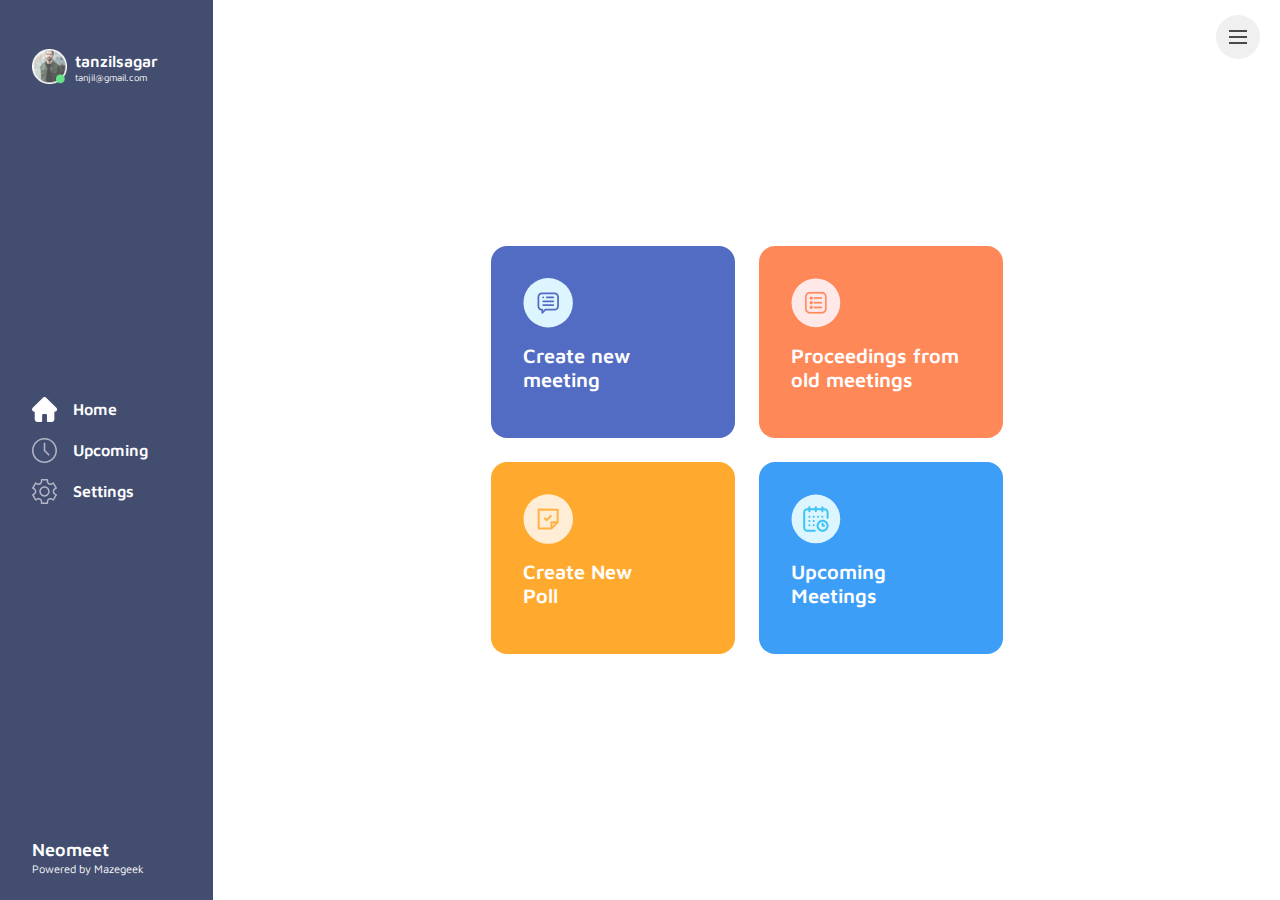
==== dashboard.html @ cc9216b7 "first commit" ====
<!DOCTYPE html>
<html lang="en">

<head>
    <meta charset="utf-8">
    <meta http-equiv="X-UA-Compatible" content="IE=edge">
    <meta name="viewport" content="width=device-width, initial-scale=1, shrink-to-fit=no">
    <meta name="description" content="">
    <meta name="author" content="Nishan">
    <title>Neomeet</title>

    <!-- Favicons-->
    <!--<link rel="shortcut icon" href="img/favicon.ico" type="image/x-icon">
    <link rel="apple-touch-icon" type="image/x-icon" href="img/apple-touch-icon-57x57-precomposed.png">
    <link rel="apple-touch-icon" type="image/x-icon" sizes="72x72" href="img/apple-touch-icon-72x72-precomposed.png">
    <link rel="apple-touch-icon" type="image/x-icon" sizes="114x114"
          href="img/apple-touch-icon-114x114-precomposed.png">
    <link rel="apple-touch-icon" type="image/x-icon" sizes="144x144"
          href="img/apple-touch-icon-144x144-precomposed.png">-->

    <!-- GOOGLE WEB FONT -->
    <link href="https://fonts.googleapis.com/css2?family=Maven+Pro:wght@400;500;600;700;800&display=swap"
          rel="stylesheet">

    <!-- BASE CSS -->
    <link href="css/bootstrap.min.css" rel="stylesheet">
    <link href="css/menu.css" rel="stylesheet">
    <link href="css/style.css" rel="stylesheet">
    <link href="css/vendors.css" rel="stylesheet">
    <link href="css/tailwind.min.css" rel="stylesheet">

    <!-- YOUR CUSTOM CSS -->
    <link href="css/custom.css" rel="stylesheet">

    <!-- MODERNIZR MENU -->
    <script src="js/modernizr.js"></script>

</head>

<body>

<div id="preloader">
    <div data-loader="circle-side"></div>
</div><!-- /Preload -->

<div id="loader_form">
    <div data-loader="circle-side-2"></div>
</div><!-- /loader_form -->

<nav>
    <ul class="cd-primary-nav">
        <li><a href="#" class="animated_link">Page 1</a></li>
        <li><a href="#" class="animated_link">Page 2</a></li>
        <li><a href="#" class="animated_link">Page 3</a></li>
        <li><a href="#" class="animated_link">About Us</a></li>
        <li><a href="#" class="animated_link">Contact Us</a></li>
    </ul>
</nav>
<!-- /menu -->

<div class="container-fluid">
    <div class="row row-height">
        <div class="col-xl-2 col-lg-2 content-left">

            <div class="content-left-wrapper d-flex align-items-center">
                <div class="user-info">
                    <div class="d-flex align-items-center ml-8 py-4">
                        <img src="img/avatar.png" class="mr-2" alt="" width="35" height="35">
                        <div class="cursor-pointer">
                            <span class="d-block text-base font-semibold leading-tight">tanzilsagar</span>
                            <span class="d-block text-xs leading-none secondary-color"><small>tanjil@gmail.com</small></span>
                        </div>
                    </div>
                </div>

                <div class="ml-8">
                    <div>
                        <div class="d-flex align-items-center pb-3">
                            <img src="img/nav/home01.svg" class="mr-3" alt="" width="25" height="25">
                            <div class="cursor-pointer">
                                <span class="d-block text-base font-semibold leading-tight">Home</span>

                            </div>
                        </div>
                        <div class="d-flex align-items-center pb-3">
                            <img src="img/nav/clock01.svg" class="mr-3" alt="" width="25" height="25">
                            <div class="cursor-pointer">
                                <span class="d-block text-base font-semibold leading-tight">Upcoming</span>

                            </div>
                        </div>
                        <div class="d-flex align-items-center">
                            <img src="img/nav/settings.svg" class="mr-3" alt="" width="25" height="25">
                            <div class="cursor-pointer">
                                <span class="d-block text-base font-semibold leading-tight">Settings</span>

                            </div>
                        </div>
                    </div>
                </div>

                <div class="copy ml-8">
                    <div class="">
                        <span class="d-block text-lg font-semibold leading-tight">Neomeet</span>
                        <span class="d-block text-sm leading-none secondary-color cursor-pointer"><small>Powered by Mazegeek</small></span>
                    </div>
                </div>
            </div>
            <!-- /content-left-wrapper -->
        </div>
        <!-- /content-left -->
        <div class="col-xl-10 col-lg-10 content-right">
            <div class="row flex-shrink-0 h-100 align-items-center">
                <div class="w-76 mx-auto">
                    <div class="grid grid-rows-2 grid-cols-2 gap-6">
                        <div class="bg-1 h-48 p-8 rounded-lg-1">
                            <img src="img/dashboard/new-meeting.svg">
                            <h2 class="font-semibold text-xl text-white mt-3">Create new meeting</h2>
                        </div>
                        <div class="bg-2 h-48 p-8 rounded-lg-1">
                            <img src="img/dashboard/old-meeting.svg">
                            <h2 class="font-semibold text-xl text-white mt-3">Proceedings from old meetings</h2>
                        </div>

                        <div class="bg-3 h-48 p-8 rounded-lg-1">
                            <img src="img/dashboard/new-poll.svg">
                            <h2 class="font-semibold text-xl text-white mt-3">Create New <br/> Poll</h2>
                        </div>
                        <div class="bg-4 h-48 p-8 rounded-lg-1">
                            <img src="img/dashboard/upcoming-meetings.svg">
                            <h2 class="font-semibold text-xl text-white mt-3">Upcoming Meetings</h2>
                        </div>
                    </div>
                </div>
            </div>
        </div>
        <!-- /content-right-->
    </div>
    <!-- /row-->
</div>
<!-- /container-fluid -->

<div class="cd-overlay-nav">
    <span></span>
</div>
<!-- /cd-overlay-nav -->

<div class="cd-overlay-content">
    <span></span>
</div>
<!-- /cd-overlay-content -->

<a href="#0" class="cd-nav-trigger">Menu<span class="cd-icon"></span></a>
<!-- /menu button -->


<!-- COMMON SCRIPTS -->
<script src="js/jquery-3.2.1.min.js"></script>
<script src="js/common_scripts.min.js"></script>
<script src="js/velocity.min.js"></script>
<script src="js/common_functions.js"></script>
<script src="js/file-validator.js"></script>
<script src="js/tagify.min.js"></script>
<!-- Wizard script-->
<script src="js/func_2.js"></script>

</body>
</html>
---- css/menu.css ----
/* -------------------------------- 
Primary style
-------------------------------- */
*, *::after, *::before {
  -webkit-box-sizing: border-box;
  -moz-box-sizing: border-box;
  box-sizing: border-box;
}

.cd-icon::after, .cd-icon::before {
  content: '';
}

/* -------------------------------- 
Main components 
-------------------------------- */
.cd-nav-trigger {
  position: absolute;
  display: inline-block;
}

.cd-nav-trigger {
  top: 15px;
  right: 20px;
  height: 44px;
  width: 44px;
  z-index: 5;
  /* image replacement */
  overflow: hidden;
  text-indent: 100%;
  white-space: nowrap;
}
@media (max-width: 991px) {
  .cd-nav-trigger {
    top: 10px;
    right: 15px;
  }
}

.cd-nav-trigger .cd-icon {
  /* icon created in CSS */
  position: absolute;
  left: 50%;
  top: 50%;
  bottom: auto;
  right: auto;
  -webkit-transform: translateX(-50%) translateY(-50%);
  -moz-transform: translateX(-50%) translateY(-50%);
  -ms-transform: translateX(-50%) translateY(-50%);
  -o-transform: translateX(-50%) translateY(-50%);
  transform: translateX(-50%) translateY(-50%);
  display: inline-block;
  width: 18px;
  height: 2px;
  background-color: #222;
  z-index: 10;
}

.cd-nav-trigger .cd-icon::before, .cd-nav-trigger .cd-icon:after {
  /* upper and lower lines of the menu icon */
  position: absolute;
  top: 0;
  right: 0;
  width: 100%;
  height: 100%;
  background-color: #222;
  /* Force Hardware Acceleration in WebKit */
  -webkit-transform: translateZ(0);
  -moz-transform: translateZ(0);
  -ms-transform: translateZ(0);
  -o-transform: translateZ(0);
  transform: translateZ(0);
  -webkit-backface-visibility: hidden;
  backface-visibility: hidden;
  /* apply transition to transform property */
  -webkit-transition: -webkit-transform .3s;
  -moz-transition: -moz-transform .3s;
  transition: transform .3s;
}

.cd-nav-trigger .cd-icon::before {
  -webkit-transform: translateY(-6px) rotate(0deg);
  -moz-transform: translateY(-6px) rotate(0deg);
  -ms-transform: translateY(-6px) rotate(0deg);
  -o-transform: translateY(-6px) rotate(0deg);
  transform: translateY(-6px) rotate(0deg);
}

.cd-nav-trigger .cd-icon::after {
  -webkit-transform: translateY(6px) rotate(0deg);
  -moz-transform: translateY(6px) rotate(0deg);
  -ms-transform: translateY(6px) rotate(0deg);
  -o-transform: translateY(6px) rotate(0deg);
  transform: translateY(6px) rotate(0deg);
}

.cd-nav-trigger::before, .cd-nav-trigger::after {
  /* 2 rounded colored backgrounds for the menu icon */
  position: absolute;
  top: 0;
  left: 0;

  height: 100%;
  width: 100%;
  /* Force Hardware Acceleration in WebKit */
  -webkit-transform: translateZ(0);
  -moz-transform: translateZ(0);
  -ms-transform: translateZ(0);
  -o-transform: translateZ(0);
  transform: translateZ(0);
  -webkit-backface-visibility: hidden;
  backface-visibility: hidden;
  -webkit-transition-property: -webkit-transform;
  -moz-transition-property: -moz-transform;
  transition-property: transform;
}

.cd-nav-trigger {
  background-color: #ededed;
  -webkit-transform: scale(1);
  -moz-transform: scale(1);
  -ms-transform: scale(1);
  -o-transform: scale(1);
  transform: scale(1);
  -webkit-transition-duration: 0.3s;
  -moz-transition-duration: 0.3s;
  transition-duration: 0.3s;
  -webkit-transition-delay: 0.4s;
  -moz-transition-delay: 0.4s;
  transition-delay: 0.4s;
  border-radius: 50%;
}
@media (max-width: 991px) {
  .cd-nav-trigger::before {
    background-color: #fff;
  }
}

@media (max-width: 991px) {
  header .cd-nav-trigger::before {
    background-color: #ededed;
  }
}

.cd-nav-trigger::after {
  background-color: #ededed;
  -webkit-transform: scale(0);
  -moz-transform: scale(0);
  -ms-transform: scale(0);
  -o-transform: scale(0);
  transform: scale(0);
  -webkit-transition-duration: 0s;
  -moz-transition-duration: 0s;
  transition-duration: 0s;
  -webkit-transition-delay: 0s;
  -moz-transition-delay: 0s;
  transition-delay: 0s;
}

.cd-nav-trigger.close-nav::before {
  /* user clicks on the .cd-nav-trigger element - 1st rounded background disappears */
  -webkit-transform: scale(0);
  -moz-transform: scale(0);
  -ms-transform: scale(0);
  -o-transform: scale(0);
  transform: scale(0);
}

.cd-nav-trigger.close-nav::after {
  /* user clicks on the .cd-nav-trigger element - 2nd rounded background appears */
  -webkit-transform: scale(1);
  -moz-transform: scale(1);
  -ms-transform: scale(1);
  -o-transform: scale(1);
  transform: scale(1);
  -webkit-transition-duration: 0.3s;
  -moz-transition-duration: 0.3s;
  transition-duration: 0.3s;
  -webkit-transition-delay: 0.4s;
  -moz-transition-delay: 0.4s;
  transition-delay: 0.4s;
}

.cd-nav-trigger.close-nav .cd-icon {
  /* user clicks on the .cd-nav-trigger element - transform the icon */
  background-color: transparent;
}

.cd-nav-trigger.close-nav .cd-icon::before, .cd-nav-trigger.close-nav .cd-icon::after {
  background-color: #222;
}

.cd-nav-trigger.close-nav .cd-icon::before {
  -webkit-transform: translateY(0) rotate(45deg);
  -moz-transform: translateY(0) rotate(45deg);
  -ms-transform: translateY(0) rotate(45deg);
  -o-transform: translateY(0) rotate(45deg);
  transform: translateY(0) rotate(45deg);
}

.cd-nav-trigger.close-nav .cd-icon::after {
  -webkit-transform: translateY(0) rotate(-45deg);
  -moz-transform: translateY(0) rotate(-45deg);
  -ms-transform: translateY(0) rotate(-45deg);
  -o-transform: translateY(0) rotate(-45deg);
  transform: translateY(0) rotate(-45deg);
}

.cd-primary-nav {
  /* by default it's hidden */
  position: fixed;
  left: 0;
  top: 0;
  height: 100%;
  width: 100%;
  padding: 80px 5%;
  z-index: 3;
  background-color: #fff;
  overflow: auto;
  /* this fixes the buggy scrolling on webkit browsers - mobile devices only - when overflow property is applied */
  -webkit-overflow-scrolling: touch;
  visibility: hidden;
  opacity: 0;
  -webkit-transition: visibility 0s, opacity 0.3s;
  -moz-transition: visibility 0s, opacity 0.3s;
  transition: visibility 0s, opacity 0.3s;
}

ul.cd-primary-nav {
  list-style: none;
  padding: 80px 0 0 0;
  margin: 0;
}

.cd-primary-nav li {
  margin: 1.2em 0;
  text-align: center;
  text-transform: capitalize;
}

.cd-primary-nav a {
  -webkit-font-smoothing: antialiased;
  -moz-osx-font-smoothing: grayscale;
  -webkit-transition: color 0.2s;
  -moz-transition: color 0.2s;
  transition: color 0.2s;
  color: #777;
  font-size: 18px;
}

.no-touch .cd-primary-nav a:hover {
  color: #2E4CB6;
}

.cd-primary-nav.fade-in {
  /* navigation visible at the end of the circle animation */
  visibility: visible;
  opacity: 1;
}

@media only screen and (min-width: 768px) {
  .cd-primary-nav li {
    margin: 2em 0;
  }

  .cd-primary-nav a {
    font-size: 21px;
  }
}
@media only screen and (min-width: 1170px) {
  .cd-primary-nav li {
    margin: 2.6em 0;
  }

  .cd-primary-nav a {
    font-size: 24px;
  }
}
.cd-overlay-nav, .cd-overlay-content {
  /* containers of the 2 main rounded backgrounds - these containers are used to position the rounded bgs behind the menu icon */
  position: fixed;
  top: 18px;
  right: 5%;
  height: 4px;
  width: 4px;
  -webkit-transform: translateX(-20px) translateY(20px);
  -moz-transform: translateX(-20px) translateY(20px);
  -ms-transform: translateX(-20px) translateY(20px);
  -o-transform: translateX(-20px) translateY(20px);
  transform: translateX(-20px) translateY(20px);
}

.cd-overlay-nav span, .cd-overlay-content span {
  display: inline-block;
  position: absolute;
  border-radius: 50%;
  /* Force Hardware Acceleration in WebKit */
  -webkit-transform: translateZ(0);
  -moz-transform: translateZ(0);
  -ms-transform: translateZ(0);
  -o-transform: translateZ(0);
  transform: translateZ(0);
  -webkit-backface-visibility: hidden;
  backface-visibility: hidden;
  will-change: transform;
  -webkit-transform-origin: 50% 50%;
  -moz-transform-origin: 50% 50%;
  -ms-transform-origin: 50% 50%;
  -o-transform-origin: 50% 50%;
  transform-origin: 50% 50%;
  -webkit-transform: scale(0);
  -moz-transform: scale(0);
  -ms-transform: scale(0);
  -o-transform: scale(0);
  transform: scale(0);
}

.cd-overlay-nav.is-hidden, .cd-overlay-content.is-hidden {
  /* background fades out at the end of the animation */
  opacity: 0;
  visibility: hidden;
  -webkit-transition: opacity .3s 0s, visibility 0s .3s;
  -moz-transition: opacity .3s 0s, visibility 0s .3s;
  transition: opacity .3s 0s, visibility 0s .3s;
}

.cd-overlay-nav {
  /* main rounded colored bg 1 */
  z-index: 2;
}

.cd-overlay-nav span {
  background-color: #2E4CB6;
}

.cd-overlay-content {
  /* main rounded colored bg 2 */
  z-index: 4;
}

.cd-overlay-content span {
  background-color: #2E4CB6;
}
---- css/style.css ----
/*
Theme Name: Potenza v 1.0
Theme URI: http://www.ansonika.com/ponteza/
Author: Ansonika
Author URI: http://themeforest.net/user/Ansonika/

[Table of contents] 

1. SITE STRUCTURE and TYPOGRAPHY
- 1.1 Typography
- 1.2 Buttons
- 1.3 Structure

2. CONTENT
- 2.1 Wizard
- 2.2 Success submit
- 2.3 Inner pages

3. COMMON
- 3.1 Misc
- 3.2 Spacing
- 3.3 Float Labels

/*============================================================================================*/
/* 1.  SITE STRUCTURE and TYPOGRAPHY */
/*============================================================================================*/
/*-------- 1.1 Typography --------*/
/* rem reference
10px = 0.625rem
12px = 0.75rem
14px = 0.875rem
16px = 1rem (base)
18px = 1.125rem
20px = 1.25rem
24px = 1.5rem
30px = 1.875rem
32px = 2rem
*/
html,
body {
  height: 100%;
}

html * {
  -webkit-font-smoothing: antialiased;
  -moz-osx-font-smoothing: grayscale;
}

body {
  background: #fff;
  font-size: 15px;
  font-size: 0.9375rem;
  line-height: 1.4;
  font-family: 'Maven Pro', sans-serif;
  color: #555;
}

h1,
h2,
h3,
h4,
h5,
h6 {
  color: #222;
}

p {
  margin-bottom: 25px;
}

strong {
  font-weight: 500;
}

label {
  font-weight: 500;
  margin-bottom: 5px;
  color: #222;
}

hr {
  margin: 30px 0 30px 0;
  border-color: #ddd;
}

ul, ol {
  list-style: none;
  margin: 0 0 25px 0;
  padding: 0;
}

/*General links color*/
a {
  color: #1dbe72;
  text-decoration: none;
  -moz-transition: all 0.3s ease-in-out;
  -o-transition: all 0.3s ease-in-out;
  -webkit-transition: all 0.3s ease-in-out;
  -ms-transition: all 0.3s ease-in-out;
  transition: all 0.3s ease-in-out;
  outline: none;
}
a:hover, a:focus {
  color: #111;
  text-decoration: none;
  outline: none;
}

a.animated_link {
  position: relative;
  text-decoration: none;
}

a.animated_link {
  position: relative;
  text-decoration: none;
}
a.animated_link:before {
  content: "";
  position: absolute;
  width: 100%;
  height: 1px;
  bottom: -5px;
  opacity: 1;
  left: 0;
  background-color: #1dbe72;
  visibility: hidden;
  -webkit-transform: scaleX(0);
  transform: scaleX(0);
  -moz-transition: all 0.3s ease;
  -o-transition: all 0.3s ease;
  -webkit-transition: all 0.3s ease;
  -ms-transition: all 0.3s ease;
  transition: all 0.3s ease;
}
a.animated_link:hover:before {
  visibility: visible;
  -webkit-transform: scaleX(1);
  transform: scaleX(1);
}

a.animated_link.active {
  position: relative;
  text-decoration: none;
  color: #1dbe72;
}
a.animated_link.active:before {
  content: "";
  position: absolute;
  width: 100%;
  height: 1px;
  bottom: -5px;
  opacity: 1;
  left: 0;
  background-color: #1dbe72;
  visibility: visible;
  -webkit-transform: scaleX(1);
  transform: scaleX(1);
}

/*-------- 1.2 Buttons --------*/
a.btn_1,
.btn_1 {
  border: none;
  color: #fff;
  background: #1dbe72;
  outline: none;
  cursor: pointer;
  display: inline-block;
  text-decoration: none;
  padding: 12px 25px;
  color: #fff;
  font-weight: 600;
  text-align: center;
  line-height: 1;
  -moz-transition: all 0.3s ease-in-out;
  -o-transition: all 0.3s ease-in-out;
  -webkit-transition: all 0.3s ease-in-out;
  -ms-transition: all 0.3s ease-in-out;
  transition: all 0.3s ease-in-out;
  -webkit-border-radius: 3px;
  -moz-border-radius: 3px;
  -ms-border-radius: 3px;
  border-radius: 3px;
  font-size: 14px;
  font-size: 0.875rem;
}
a.btn_1:hover,
.btn_1:hover {
  background-color: #d80075;
}
a.btn_1.full-width,
.btn_1.full-width {
  display: block;
  width: 100%;
  text-align: center;
  margin-bottom: 5px;
}
a.btn_1.small,
.btn_1.small {
  padding: 7px 10px;
  font-size: 13px;
  font-size: 0.8125rem;
}
a.btn_1.medium,
.btn_1.medium {
  font-size: 16px;
  font-size: 1rem;
  padding: 18px 30px;
}
a.btn_1.rounded,
.btn_1.rounded {
  -webkit-border-radius: 25px !important;
  -moz-border-radius: 25px !important;
  -ms-border-radius: 25px !important;
  border-radius: 25px !important;
  -webkit-box-shadow: 0px 0px 30px 0px rgba(0, 0, 0, 0.2);
  -moz-box-shadow: 0px 0px 30px 0px rgba(0, 0, 0, 0.2);
  box-shadow: 0px 0px 30px 0px rgba(0, 0, 0, 0.2);
}
a.btn_1.yellow,
.btn_1.yellow {
  background: #f8bd2c;
  color: #111;
}
a.btn_1.yellow:hover,
.btn_1.yellow:hover {
  background-color: #d80075;
  color: #fff;
}

/*-------- 1.3 Structure --------*/
/* Preloader */
#preloader {
  position: fixed;
  top: 0;
  left: 0;
  right: 0;
  width: 100%;
  height: 100%;
  bottom: 0;
  background-color: #fff;
  z-index: 999999;
}

[data-loader="circle-side"] {
  position: absolute;
  width: 50px;
  height: 50px;
  top: 50%;
  left: 50%;
  margin-left: -25px;
  margin-top: -25px;
  -webkit-animation: circle infinite .95s linear;
  -moz-animation: circle infinite .95s linear;
  -o-animation: circle infinite .95s linear;
  animation: circle infinite .95s linear;
  border: 2px solid #333;
  border-top-color: rgba(0, 0, 0, 0.2);
  border-right-color: rgba(0, 0, 0, 0.2);
  border-bottom-color: rgba(0, 0, 0, 0.2);
  border-radius: 100%;
}

#loader_form {
  position: fixed;
  top: 0;
  left: 0;
  right: 0;
  width: 100%;
  height: 100%;
  bottom: 0;
  background-color: #fff;
  background-color: rgba(255, 255, 255, 0.6);
  z-index: 999999;
  display: none;
}

[data-loader="circle-side-2"] {
  position: absolute;
  width: 50px;
  height: 50px;
  top: 50%;
  left: 50%;
  margin-left: -25px;
  margin-top: -25px;
  -webkit-animation: circle infinite .95s linear;
  -moz-animation: circle infinite .95s linear;
  -o-animation: circle infinite .95s linear;
  animation: circle infinite .95s linear;
  border: 2px solid #333;
  border-top-color: rgba(0, 0, 0, 0.2);
  border-right-color: rgba(0, 0, 0, 0.2);
  border-bottom-color: rgba(0, 0, 0, 0.2);
  border-radius: 100%;
}

@-webkit-keyframes circle {
  0% {
    -webkit-transform: rotate(0);
    -ms-transform: rotate(0);
    -o-transform: rotate(0);
    transform: rotate(0);
  }
  100% {
    -webkit-transform: rotate(360deg);
    -ms-transform: rotate(360deg);
    -o-transform: rotate(360deg);
    transform: rotate(360deg);
  }
}
@-moz-keyframes circle {
  0% {
    -webkit-transform: rotate(0);
    -ms-transform: rotate(0);
    -o-transform: rotate(0);
    transform: rotate(0);
  }
  100% {
    -webkit-transform: rotate(360deg);
    -ms-transform: rotate(360deg);
    -o-transform: rotate(360deg);
    transform: rotate(360deg);
  }
}
@-o-keyframes circle {
  0% {
    -webkit-transform: rotate(0);
    -ms-transform: rotate(0);
    -o-transform: rotate(0);
    transform: rotate(0);
  }
  100% {
    -webkit-transform: rotate(360deg);
    -ms-transform: rotate(360deg);
    -o-transform: rotate(360deg);
    transform: rotate(360deg);
  }
}
@keyframes circle {
  0% {
    -webkit-transform: rotate(0);
    -ms-transform: rotate(0);
    -o-transform: rotate(0);
    transform: rotate(0);
  }
  100% {
    -webkit-transform: rotate(360deg);
    -ms-transform: rotate(360deg);
    -o-transform: rotate(360deg);
    transform: rotate(360deg);
  }
}
.row-height {
  height: 100vh;
}
@media (max-width: 991px) {
  .row-height {
    height: auto;
  }
}

.content-left {
  background-color: #1A2651;
  padding: 0;
}

.content-left-wrapper {


  height: 100%;
  min-height: 100%;
  /*padding: 60px 60px 35px 60px;*/
  color: #fff;
  position: relative;
}
@media (max-width: 991px) {
  .content-left-wrapper {
    height: auto;
    padding: 95px 30px 35px 30px;
  }
}
@media (max-width: 767px) {
  .content-left-wrapper {
    padding: 95px 15px 35px 15px;
  }
}
@media (max-width: 991px) {
  .content-left-wrapper figure img {
    height: 200px;
  }
}


.content-right {
  height: 100%;
  min-height: 100%;
  overflow-y: scroll;
}
@media (max-width: 991px) {
  .content-right {
    height: auto;
    padding: 30px 15px;
  }
}

a#logo {
  position: absolute;
  left: 20px;
  top: 15px;
  display: block;
  height: 35px;
}
@media (max-width: 991px) {
  a#logo {
    left: 15px;
    top: 10px;
  }
}

#social {
  position: absolute;
  top: 15px;
  right: 20px;
}
@media (max-width: 991px) {
  #social {
    right: 70px;
  }
}
#social ul {
  margin: 0;
  padding: 0;
  text-align: center;
}
#social ul li {
  float: left;
  margin: 0 5px 10px 0;
  list-style: none;
}
#social ul li a {
  color: #fff;
  opacity: 0.6;
  text-align: center;
  line-height: 35px;
  display: block;
  font-size: 16px;
  font-size: 1rem;
  -moz-transition: all 0.3s ease-in-out;
  -o-transition: all 0.3s ease-in-out;
  -webkit-transition: all 0.3s ease-in-out;
  -ms-transition: all 0.3s ease-in-out;
  transition: all 0.3s ease-in-out;
}
#social ul li a:hover {
  opacity: 1;
}

.copy {
  position: absolute;
  bottom: 25px;
  left: 0;
  width: 100%;

}
.user-info {
  position: absolute;
  top: 25px;
  left: 0;
  width: 100%;

}
@media (max-width: 991px) {
  .copy {
    display: none;
  }
}

/*============================================================================================*/
/* 2.  CONTENT */
/*============================================================================================*/
/*-------- 2.1 Wizard --------*/
#left_form {
  text-align: center;
}
#left_form h2 {
  font-size: 28px;
  font-size: 1.75rem;
  color: #0686D8;
}
@media (max-width: 767px) {
  #left_form figure img {
    height: 130px;
    width: auto;
  }
}

input#website {
  display: none;
}

#wizard_container {
  width: 450px;
}
@media (max-width: 767px) {
  #wizard_container {
    width: 100%;
  }
}

h2.section_title {
  display: block;
  font-size: 26px;
  font-size: 1.625rem;
  margin-bottom: 5px;
  font-weight: 600;
}

h3.main_question {
  margin: 0 0 30px 0;
  padding: 0;
  font-weight: 500;
  font-size: 19px;
  font-size: 1.1875rem;
}

/* Wizard Buttons*/
button.backward,
button.forward,
button.submit {
  border: none;
  color: #fff;
  text-decoration: none;
  transition: background .5s ease;
  -moz-transition: background .5s ease;
  -webkit-transition: background .5s ease;
  -o-transition: background .5s ease;
  display: inline-block;
  cursor: pointer;
  outline: none;
  text-align: center;
  background: #1dbe72;
  position: relative;
  font-size: 14px;
  font-size: 0.875rem;
  font-weight: 600;
  -webkit-border-radius: 3px;
  -moz-border-radius: 3px;
  -ms-border-radius: 3px;
  border-radius: 3px;
  line-height: 1;
  padding: 12px 30px;
}

button.backward {
  color: #777;
  background: #e8e8e8;
}

button[disabled] {
  display: none;
}

.backward:hover,
.forward:hover {
  background: #d80075;
  color: #fff;
}

#top-wizard {
  padding-bottom: 25px;
}

#bottom-wizard {
  border-top: 2px solid #ededed;
  padding-top: 20px;
  text-align: right;
  margin-top: 30px;
}

.ui-widget-content {
  background-color: transparent;
}

.ui-widget-content a {
  color: #222222;
}

.ui-widget-header {
  background: #6C3;
  -webkit-border-radius: 10px;
  -moz-border-radius: 10px;
  -ms-border-radius: 10px;
  border-radius: 10px;
}

.ui-widget-header a {
  color: #222222;
}

.ui-progressbar {
  height: 8px;
  width: 100%;
  -webkit-border-radius: 15px;
  -moz-border-radius: 15px;
  -ms-border-radius: 15px;
  border-radius: 15px;
}

#location {
  font-size: 12px;
  font-size: 0.75rem;
}

#progressbar {
  -webkit-border-radius: 5px;
  -moz-border-radius: 5px;
  -ms-border-radius: 5px;
  border-radius: 5px;
  background-color: #f0f0f0;
  overflow: hidden;
}

.ui-progressbar .ui-progressbar-value {
  height: 100%;
  -webkit-transition: all 0.2s ease;
  transition: all 0.2s ease;
}

.summary {
  text-align: center;
}
.summary .wrapper {
  padding: 60px 30px;
}
.summary h3 {
  margin-bottom: 25px;
}
.summary label {
  font-weight: 500;
}

/*-------- 2.2 Success submit --------*/
#success {
  position: absolute;
  top: 50%;
  left: 50%;
  width: 300px;
  height: 190px;
  margin-top: -85px;
  margin-left: -150px;
  text-align: center;
}
#success h4 {
  font-weight: 400;
  margin: 20px 0 0 0;
  font-size: 18px;
  font-size: 1.125rem;
}
#success h4 span {
  display: block;
  margin-bottom: 0;
  font-weight: 500;
  font-size: 21px;
  font-size: 1.3125rem;
}

@-webkit-keyframes checkmark {
  0% {
    stroke-dashoffset: 50px;
  }
  100% {
    stroke-dashoffset: 0;
  }
}
@-ms-keyframes checkmark {
  0% {
    stroke-dashoffset: 50px;
  }
  100% {
    stroke-dashoffset: 0;
  }
}
@keyframes checkmark {
  0% {
    stroke-dashoffset: 50px;
  }
  100% {
    stroke-dashoffset: 0;
  }
}
@-webkit-keyframes checkmark-circle {
  0% {
    stroke-dashoffset: 240px;
  }
  100% {
    stroke-dashoffset: 480px;
  }
}
@-ms-keyframes checkmark-circle {
  0% {
    stroke-dashoffset: 240px;
  }
  100% {
    stroke-dashoffset: 480px;
  }
}
@keyframes checkmark-circle {
  0% {
    stroke-dashoffset: 240px;
  }
  100% {
    stroke-dashoffset: 480px;
  }
}
.inlinesvg .svg svg {
  display: inline;
}

.icon--order-success.svg:before {
  width: auto;
  margin: 0;
}

.icon--order-success svg path {
  -webkit-animation: checkmark 0.25s ease-in-out 0.7s backwards;
  animation: checkmark 0.25s ease-in-out 0.7s backwards;
}

.icon--order-success svg circle {
  -webkit-animation: checkmark-circle 0.6s ease-in-out backwards;
  animation: checkmark-circle 0.6s ease-in-out backwards;
}

/*-------- 2.3 Inner pages --------*/
header {
  position: relative;
  padding: 15px 0;
  background-color: #fff;
  border-bottom: 1px solid #d9e1e6;
}
header .cd-nav-trigger {
  top: 0;
}
header #social {
  right: 80px;
  top: 5px;
}
header #social ul li a {
  color: #333;
}

/* Footer */
footer {
  border-top: 1px solid #ededed;
  padding: 30px 0;
}
footer p {
  margin: 0;
  padding: 0;
  float: right;
}
@media (max-width: 991px) {
  footer p {
    float: none;
  }
}
footer ul {
  float: left;
  margin: 0;
  padding: 0;
}
@media (max-width: 991px) {
  footer ul {
    float: none;
    margin-top: 10px;
  }
}
footer ul li {
  display: inline-block;
  margin-right: 15px;
}
footer ul li:after {
  content: "|";
  font-weight: 300;
  position: relative;
  left: 9px;
  color: #999;
}
footer ul li:last-child {
  margin-right: 0;
}
footer ul li:last-child:after {
  content: "";
}
footer ul li a {
  color: #555;
}
footer ul li a:hover {
  color: #121921;
}

.main_title {
  text-align: center;
}
.main_title h2 {
  margin: 0 0 10px 0;
  padding: 0;
  font-size: 42px;
  font-size: 2.625rem;
  color: #1dbe72;
  text-transform: uppercase;
}
@media (max-width: 767px) {
  .main_title h2 {
    font-size: 32px;
    font-size: 2rem;
  }
}
.main_title h2 em {
  display: block;
  width: 40px;
  height: 4px;
  background-color: #ededed;
  margin: auto;
  -webkit-border-radius: 5px;
  -moz-border-radius: 5px;
  -ms-border-radius: 5px;
  border-radius: 5px;
  margin-bottom: 15px;
}
.main_title p {
  font-size: 18px;
  font-size: 1.125rem;
  padding: 0 10%;
  margin-bottom: 45px;
  color: #777;
}
@media (max-width: 767px) {
  .main_title p {
    font-size: 16px;
    font-size: 1rem;
  }
}

.owl-theme .owl-dots .owl-dot.active span,
.owl-theme .owl-dots .owl-dot:hover span {
  background: #1dbe72 !important;
}

main#general_page {
  background-color: #fff;
}

iframe#map_iframe {
  width: 100%;
  height: 450px;
  border: 0;
}
@media (max-width: 991px) {
  iframe#map_iframe {
    height: 400px;
  }
}

.box_style_2 {
  background-color: #f8f8f8;
  padding: 25px 30px 30px 30px;
  position: relative;
  margin-bottom: 25px;
}
.box_style_2 .form-control {
  background-color: #fff !important;
}

.box_style_2 hr {
  margin: 10px -30px 20px -30px;
  border: 0;
  border-top: 2px solid #fff;
}

ul.contacts_info {
  list-style: none;
  padding: 0;
  margin: 15px 0 0 0;
}

ul.contacts_info li {
  margin-bottom: 15px;
}

ul.contacts_info li:last-child {
  margin-bottom: 0;
}

.error_message {
  font-weight: 500;
  color: red;
  padding-bottom: 10px;
}

.parallax_window_in {
  height: 420px;
  position: relative;
  display: table;
  width: 100%;
}

#sub_content_in {
  display: table-cell;
  padding: 45px 15% 0 15%;
  vertical-align: middle;
  text-align: center;
  background: rgba(0, 0, 0, 0.5);
}
@media (max-width: 767px) {
  #sub_content_in {
    padding: 45px 30px 0 30px;
  }
}
#sub_content_in h1 {
  color: #fff;
  font-weight: 600;
  text-transform: uppercase;
  font-size: 46px;
  font-size: 46px;
  font-size: 2.875rem;
  margin-bottom: 0;
}
@media (max-width: 767px) {
  #sub_content_in h1 {
    font-size: 36px;
    font-size: 2.25rem;
  }
}
#sub_content_in p {
  color: #fff;
  font-size: 24px;
  font-size: 1.5rem;
  font-weight: 300;
}
@media (max-width: 767px) {
  #sub_content_in p {
    font-size: 21px;
    font-size: 1.3125rem;
  }
}

.container_styled_1 {
  background: #f9f9f9;
}

.team-item-img {
  position: relative;
}

.team-item-img .team-item-detail {
  background: none repeat scroll 0 0 rgba(0, 0, 0, 0.8);
  text-align: center;
  color: #fff;
  display: -webkit-flex;
  display: flex;
  height: 100%;
  width: 100%;
  position: absolute;
  top: 0;
  left: 0;
  opacity: 0;
  visibility: hidden;
  overflow: hidden;
  transition: all 0.5s ease-in-out 0s;
  -moz-transition: all 0.5s ease-in-out 0s;
  -webkit-transition: all 0.5s ease-in-out 0s;
  -o-transition: all 0.5s ease-in-out 0s;
}

.team-item:hover .team-item-detail {
  opacity: 1;
  visibility: visible;
}

.team-item-img .team-item-detail .team-item-detail-inner {
  margin: auto;
  padding: 25px;
}

.team-item-detail-inner h4 {
  color: #fff;
  text-transform: uppercase;
  font-weight: 500;
}

.team-item-detail-inner .social {
  margin: 0 0px 25px 0px;
  padding: 0px;
}

.team-item-detail-inner .social li {
  list-style: none;
  display: inline-block;
  margin: 0px 5px;
}
.team-item-detail-inner .social li a {
  color: #fff;
}
.team-item-detail-inner .social li a:hover {
  color: #d80075;
}

.team-item-info {
  padding-top: 15px;
  text-align: center;
  text-transform: uppercase;
}
.team-item-info h4 {
  margin-bottom: 0px;
}

/*============================================================================================*/
/* 3.  COMMON */
/*============================================================================================*/
/*-------- 3.1 Misc --------*/
.body_bg_2 {
  background-color: #f7f8fc;
}

.modal-content {
  border: none;
  -webkit-box-shadow: 0px 0px 20px 0px rgba(0, 0, 0, 0.3);
  -moz-box-shadow: 0px 0px 20px 0px rgba(0, 0, 0, 0.3);
  box-shadow: 0px 0px 20px 0px rgba(0, 0, 0, 0.3);
}

.form-group {
  position: relative;
}
.form-group.terms {
  background-color: #f9f9f9;
  padding: 12px 0 0 0;
  text-align: left;
  padding: 8px 5px 5px 8px;
}
.form-group.terms .container_check {
  margin-bottom: 3px;
}
.form-group i {
  font-size: 18px;
  font-size: 1.125rem;
  position: absolute;
  right: 5px;
  top: 11px;
  color: #ccc;
  width: 25px;
  height: 25px;
  display: block;
  font-weight: 400 !important;
}

span.error {
  -moz-transition: all 0.3s ease-in-out;
  -o-transition: all 0.3s ease-in-out;
  -webkit-transition: all 0.3s ease-in-out;
  -ms-transition: all 0.3s ease-in-out;
  transition: all 0.3s ease-in-out;
  font-size: 12px;
  position: absolute;
  -webkit-border-radius: 3px;
  -moz-border-radius: 3px;
  border-radius: 3px;
  top: -20px;
  right: -15px;
  z-index: 2;
  height: 25px;
  line-height: 1;
  background-color: #e34f4f;
  color: #fff;
  font-weight: normal;
  display: inline-block;
  padding: 6px 8px;
}
span.error:after {
  content: '';
  position: absolute;
  border-style: solid;
  border-width: 0 6px 6px 0;
  border-color: transparent #e34f4f;
  display: block;
  width: 0;
  z-index: 1;
  bottom: -6px;
  left: 20%;
}

.container_radio.version_2 .error, .container_check.version_2 .error {
  left: -15px;
  top: -30px;
  right: inherit;
}

.radio_input .error {
  left: -15px;
  top: -30px;
  right: inherit;
}

.styled-select span.error {
  top: -20px;
}

.terms span.error {
  top: -30px;
  left: -15px;
  right: inherit;
}

.form-control {
  border: 1px solid #ddd;
  -webkit-border-radius: 3px;
  -moz-border-radius: 3px;
  -ms-border-radius: 3px;
  border-radius: 3px;
  font-size: 14px;
  font-size: 0.875rem;
  height: calc(2.65rem + 2px);
}
.form-control:focus {
  box-shadow: none;
  border-color: #13B7F6;
}

/* Checkbox style */
.container_check {
  display: block;
  position: relative;
  font-size: 14px;
  font-size: 0.875rem;
  padding-left: 30px;
  line-height: 1.3;
  margin-bottom: 10px;
  cursor: pointer;
  -webkit-user-select: none;
  -moz-user-select: none;
  -ms-user-select: none;
  user-select: none;
  font-weight: 400;
}
.container_check input {
  position: absolute;
  opacity: 0;
  cursor: pointer;
}
.container_check input:checked ~ .checkmark {
  background-color: #1dbe72;
  border: 1px solid transparent;
}
.container_check .checkmark {
  position: absolute;
  top: 0;
  left: 0;
  height: 20px;
  width: 20px;
  border: 1px solid #ddd;
  background-color: #fff;
  -webkit-border-radius: 3px;
  -moz-border-radius: 3px;
  -ms-border-radius: 3px;
  border-radius: 3px;
  -moz-transition: all 0.3s ease-in-out;
  -o-transition: all 0.3s ease-in-out;
  -webkit-transition: all 0.3s ease-in-out;
  -ms-transition: all 0.3s ease-in-out;
  transition: all 0.3s ease-in-out;
}
.container_check .checkmark:after {
  content: "";
  position: absolute;
  display: none;
  left: 7px;
  top: 3px;
  width: 5px;
  height: 10px;
  border: solid white;
  border-width: 0 2px 2px 0;
  -webkit-transform: rotate(45deg);
  -ms-transform: rotate(45deg);
  transform: rotate(45deg);
}
.container_check.version_2 {
  padding: 13px 15px 13px 45px;
  background-color: #fff;
  -webkit-border-radius: 3px;
  -moz-border-radius: 3px;
  -ms-border-radius: 3px;
  border-radius: 3px;
  border: 1px solid #ddd;
  min-height: 30px;
  font-weight: 400;
}
.container_check.version_2 .checkmark {
  height: 24px;
  width: 24px;
  top: 10px;
  left: 10px;
}
.container_check.version_2 .checkmark:after {
  top: 5px;
  left: 8px;
  width: 5px;
  height: 10px;
}

.container_check input:checked ~ .checkmark:after {
  display: block;
}

/* Radio buttons */
.container_radio {
  display: block;
  position: relative;
  font-size: 14px;
  font-size: 0.875rem;
  padding-left: 30px;
  line-height: 1.3;
  margin-bottom: 10px;
  cursor: pointer;
  -webkit-user-select: none;
  -moz-user-select: none;
  -ms-user-select: none;
  user-select: none;
}
.container_radio input {
  position: absolute;
  opacity: 0;
}
.container_radio input:checked ~ .checkmark:after {
  opacity: 1;
}
.container_radio .checkmark {
  position: absolute;
  top: 0;
  left: 0;
  height: 20px;
  width: 20px;
  background-color: #fff;
  border: 1px solid #ccc;
  border-radius: 50%;
}
.container_radio .checkmark:after {
  display: block;
  content: "";
  position: absolute;
  opacity: 0;
  -moz-transition: all 0.3s ease-in-out;
  -o-transition: all 0.3s ease-in-out;
  -webkit-transition: all 0.3s ease-in-out;
  -ms-transition: all 0.3s ease-in-out;
  transition: all 0.3s ease-in-out;
  top: 3px;
  left: 3px;
  width: 12px;
  height: 12px;
  border-radius: 50%;
  background: #1dbe72;
  -moz-transition: all 0.3s ease-in-out;
  -o-transition: all 0.3s ease-in-out;
  -webkit-transition: all 0.3s ease-in-out;
  -ms-transition: all 0.3s ease-in-out;
  transition: all 0.3s ease-in-out;
}
.container_radio.version_2 {
  padding: 13px 15px 13px 45px;
  background-color: #fff;
  -webkit-border-radius: 3px;
  -moz-border-radius: 3px;
  -ms-border-radius: 3px;
  border-radius: 3px;
  border: 1px solid #ddd;
  min-height: 30px;
  font-weight: 400;
}
.container_radio.version_2 input:checked ~ .checkmark:before {
  opacity: 1;
}
.container_radio.version_2 input:checked ~ .checkmark {
  border: 1px solid transparent;
}
.container_radio.version_2 .checkmark {
  position: absolute;
  top: 10px;
  left: 10px;
  height: 24px;
  width: 24px;
  border: 1px solid #ddd;
  border-radius: 50%;
}
.container_radio.version_2 .checkmark:after {
  width: 22px;
  height: 22px;
  top: 0;
  left: 0;
}
.container_radio.version_2 .checkmark:before {
  display: block;
  content: "";
  position: absolute;
  opacity: 0;
  -moz-transition: all 0.3s ease-in-out;
  -o-transition: all 0.3s ease-in-out;
  -webkit-transition: all 0.3s ease-in-out;
  -ms-transition: all 0.3s ease-in-out;
  transition: all 0.3s ease-in-out;
  left: 9px;
  top: 5px;
  width: 5px;
  height: 10px;
  border: solid white;
  z-index: 999;
  border-width: 0 2px 2px 0;
  -webkit-transform: rotate(45deg);
  -ms-transform: rotate(45deg);
  transform: rotate(45deg);
}

.container_radio.version_2.active, .container_radio.version_2:hover, .container_check.version_2.active, .container_check.version_2:hover {
  border: 1px solid #1dbe72;
}

.radio_input .container_radio {
  display: inline-block;
  margin: 5px 0 0 0;
}

/* Fileupload */
.fileupload {
  position: relative;
  width: 100%;
  margin-top: 5px;
  font-size: 14px;
  font-size: 0.875rem;
  margin-bottom: 35px;
}

input[type=file] {
  border: 1px solid #ddd;
  -webkit-border-radius: 3px;
  -moz-border-radius: 3px;
  -ms-border-radius: 3px;
  border-radius: 3px;
  background-color: #fff;
  padding: 5px;
  height: auto;
  width: 100%;
  color: #999;
}
input[type=file]:focus {
  box-shadow: none;
  outline: none;
}

input[type=file]::-webkit-file-upload-button, input[type=file].invalid::-webkit-file-upload-button, input[type=file].valid::-webkit-file-upload-button {
  color: #fff;
  font-size: 13px;
  border: 0;
  -webkit-border-radius: 3px;
  -moz-border-radius: 3px;
  -ms-border-radius: 3px;
  border-radius: 3px;
  padding: 8px 10px 8px 38px;
  font-weight: 600;
  background: #1dbe72 url(../img/upload_icon.svg) 8px center no-repeat;
  outline: none;
}
input[type=file]::-webkit-file-upload-button:focus, input[type=file].invalid::-webkit-file-upload-button:focus, input[type=file].valid::-webkit-file-upload-button:focus {
  box-shadow: none;
  outline: none;
}

/*-------- 3.2 Spacing --------*/
.add_bottom_10 {
  margin-bottom: 10px;
}

.add_bottom_15 {
  margin-bottom: 15px;
}

.add_bottom_20 {
  margin-bottom: 15px;
}

.add_bottom_30 {
  margin-bottom: 30px;
}

.add_bottom_45 {
  margin-bottom: 45px;
}

.add_bottom_60 {
  margin-bottom: 60px;
}

.add_bottom_75 {
  margin-bottom: 75px;
}

.add_top_10 {
  margin-top: 10px;
}

.add_top_15 {
  margin-top: 15px;
}

.add_top_20 {
  margin-top: 20px;
}

.add_top_30 {
  margin-top: 30px;
}

.add_top_60 {
  margin-top: 60px;
}

.more_padding_left {
  padding-left: 40px;
}

.nomargin_top {
  margin-top: 0;
}

.nopadding {
  margin: 0 !important;
  padding: 0 !important;
}

.nomargin {
  margin: 0 !important;
}

.margin_30 {
  padding-top: 30px;
  padding-bottom: 30px;
}

.margin_60 {
  padding-top: 60px;
  padding-bottom: 60px;
}

.margin_60_35 {
  padding-top: 60px;
  padding-bottom: 35px;
}

/*-------- 3.3 Float Labels --------*/
/*!
 * Float Labels
 * @version: 3.3.9
 * @author: Paul Ryley (http://geminilabs.io)
 * @url: https://pryley.github.io/float-labels.js
 * @license: MIT
 */
.fl-form .fl-wrap {
  position: relative;
  text-rendering: optimizeLegibility;
  -webkit-font-smoothing: antialiased;
  -moz-osx-font-smoothing: grayscale;
}

.fl-form input.fl-input,
.fl-form select.fl-select,
.fl-form textarea.fl-textarea {
  width: 100%;
  outline: 0;
  font-size: 14px;
  line-height: 1.4;
  border-radius: 3px;
  border: 1px solid none;
  background-color: white;
  box-sizing: border-box;
  transition: all 0.3s ease-in-out;
  margin-bottom: 0;
}
.fl-form input.fl-input:-moz-placeholder,
.fl-form select.fl-select:-moz-placeholder,
.fl-form textarea.fl-textarea:-moz-placeholder {
  color: #555;
  font-weight: 400;
}
.fl-form input.fl-input::-moz-placeholder,
.fl-form select.fl-select::-moz-placeholder,
.fl-form textarea.fl-textarea::-moz-placeholder {
  color: #555;
  font-weight: 400;
}
.fl-form input.fl-input:-ms-input-placeholder,
.fl-form select.fl-select:-ms-input-placeholder,
.fl-form textarea.fl-textarea:-ms-input-placeholder {
  color: #555;
  font-weight: 400;
  color: #FFF !important;
}
.fl-form input.fl-input::-webkit-input-placeholder,
.fl-form select.fl-select::-webkit-input-placeholder,
.fl-form textarea.fl-textarea::-webkit-input-placeholder {
  color: #555;
  font-weight: 400;
}

.fl-form select.fl-select {
  position: relative;
  color: #555;
  cursor: pointer;
  -webkit-appearance: none;
  -moz-appearance: none;
}
.fl-form select.fl-select::-ms-expand {
  display: none;
}

.fl-form .fl-is-active input.fl-input,
.fl-form .fl-is-active select.fl-select,
.fl-form .fl-is-active textarea.fl-textarea {
  color: #222;
  background-color: white;
  border-color: none;
}

.fl-form .fl-has-focus input.fl-input,
.fl-form .fl-has-focus select.fl-select,
.fl-form .fl-has-focus textarea.fl-textarea {
  background-color: white;
  border-color: none;
}

.fl-form label.fl-label {
  opacity: 0;
  visibility: hidden;
  display: block;
  position: absolute;
  top: -11px;
  left: 0;
  font-size: 11px;
  font-weight: 400;
  line-height: 1;
  color: #555;
  border-top-left-radius: 3px;
  transition: all 0.3s ease-in-out;
  z-index: 1;
}

body[dir=rtl] .fl-form label.fl-label {
  left: unset;
  right: 0;
}

.fl-form .fl-is-active label.fl-label {
  opacity: 1;
  visibility: visible;
}

.fl-form .fl-has-focus label.fl-label {
  color: #555;
}

.fl-form .fl-is-required:before {
  opacity: 1;
  content: '';
  display: block;
  position: absolute;
  top: 1px;
  right: 18px;
  font-size: 14px;
  line-height: 1.75;
  color: #555;
  transition: all 0.3s ease-in-out;
  padding: 8px 0 0;
  z-index: 1;
}

body[dir=rtl] .fl-form .fl-is-required:before {
  right: unset;
  left: 18px;
}

.fl-form .fl-is-required.fl-is-active:before {
  opacity: 0;
}

.fl-form.fl-style-1 input.fl-input,
.fl-form.fl-style-1 select.fl-select,
.fl-form.fl-style-1 textarea.fl-textarea {
  padding: 8px 16px;
}
.fl-form.fl-style-1 select.fl-select {
  height: 46px;
}
.fl-form.fl-style-1 .fl-is-active input.fl-input,
.fl-form.fl-style-1 .fl-is-active select.fl-select,
.fl-form.fl-style-1 .fl-is-active textarea.fl-textarea {
  padding: 8px 16px;
}
.fl-form.fl-style-1 label.fl-label {
  top: 1px;
  left: 13px;
  background-color: transparent;
  padding: 16px 4px;
}
.fl-form.fl-style-1 label.fl-label:before {
  content: '';
  display: block;
  position: absolute;
  top: 20px;
  left: 0;
  right: 0;
  height: 1px;
  background-color: white;
  z-index: -1;
}
.fl-form.fl-style-1 .fl-is-active label.fl-label {
  top: -10px;
  padding: 4px;
}
.fl-form.fl-style-1 .fl-is-active label.fl-label:before {
  top: 10px;
}

body[dir=rtl] .fl-form.fl-style-1 label.fl-label {
  left: unset;
  right: 13px;
}

.fl-form.fl-style-2 input.fl-input,
.fl-form.fl-style-2 select.fl-select,
.fl-form.fl-style-2 textarea.fl-textarea {
  padding: 16px;
}
.fl-form.fl-style-2 select.fl-select {
  height: 62px;
}
.fl-form.fl-style-2 .fl-is-active input.fl-input,
.fl-form.fl-style-2 .fl-is-active select.fl-select,
.fl-form.fl-style-2 .fl-is-active textarea.fl-textarea {
  padding: 24px 16px 8px;
}
.fl-form.fl-style-2 label.fl-label {
  top: 1px;
  left: 9.8px;
  padding: 8px 4px 4px;
}
.fl-form.fl-style-2 .fl-is-required:before {
  padding-top: 16px;
}

body[dir=rtl] .fl-form.fl-style-2 label.fl-label {
  left: unset;
  right: 13px;
}

.fl-form .fl-wrap-select:after {
  content: '';
  position: absolute;
  display: block;
  top: 1px;
  right: 6px;
  height: calc(100% - 2px);
  width: 14px;
  background: url("data:image/svg+xml,%3Csvg xmlns='http://www.w3.org/2000/svg' viewBox='0 0 8 16'%3E%3Cpath fill='%23555' d='M 4 0 L 0 6.5 L 8 6.5 L 4 0 z M 0 9.5 L 4 16 L 4 16 L 8 9.5 z'/%3E%3C/svg%3E") no-repeat;
  background-position: 100% 50%;
  background-size: 7px 14px;
  z-index: 2;
}

body[dir=rtl] .fl-form .fl-wrap-select:after {
  right: unset;
  left: 6px;
}

.bg-1{
  background-color: #2E4CB6;
}
.bg-2{
  background-color: #FF6E35;
}
.bg-3{
  background-color: #FF9800;
}
.bg-4{
  background-color: #1389F6;
}
.bg-blue-01{
  background-color: #13B7F6;
}


.rounded-lg-1{
  border-radius: 1rem;
}
.w-70{width:20rem}
.w-72{width:24rem}
.w-74{width:28rem}
.w-76{width:32rem}
.w-78{width:38rem}
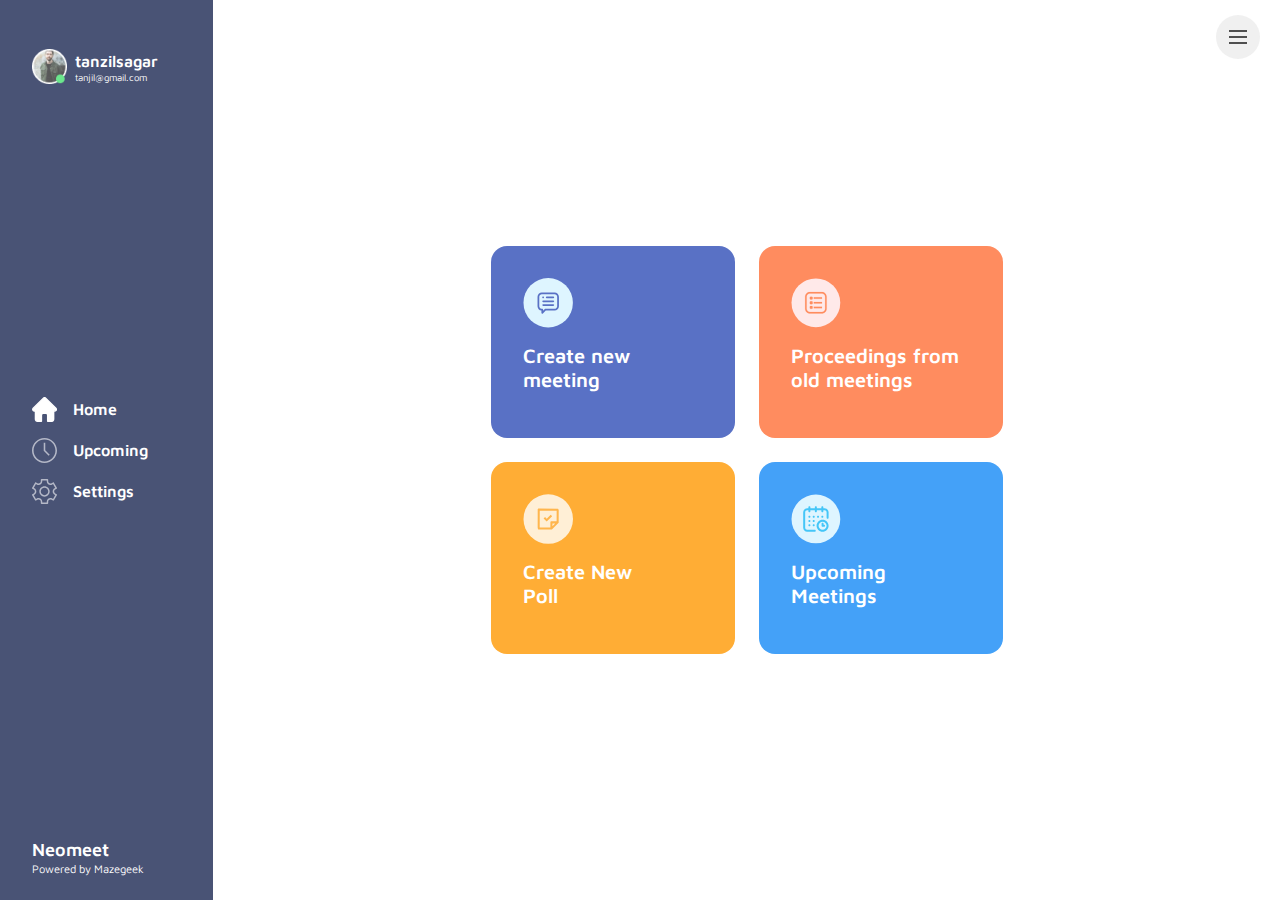
==== commit 26e9fe4d: "first commit" ====
--- a/dashboard.html
+++ b/dashboard.html
@@ -7,7 +7,7 @@
     <meta name="viewport" content="width=device-width, initial-scale=1, shrink-to-fit=no">
     <meta name="description" content="">
     <meta name="author" content="Nishan">
-    <title>Neomeet</title>
+    <title>Neomeet Dashboard</title>
 
     <!-- Favicons-->
     <!--<link rel="shortcut icon" href="img/favicon.ico" type="image/x-icon">
